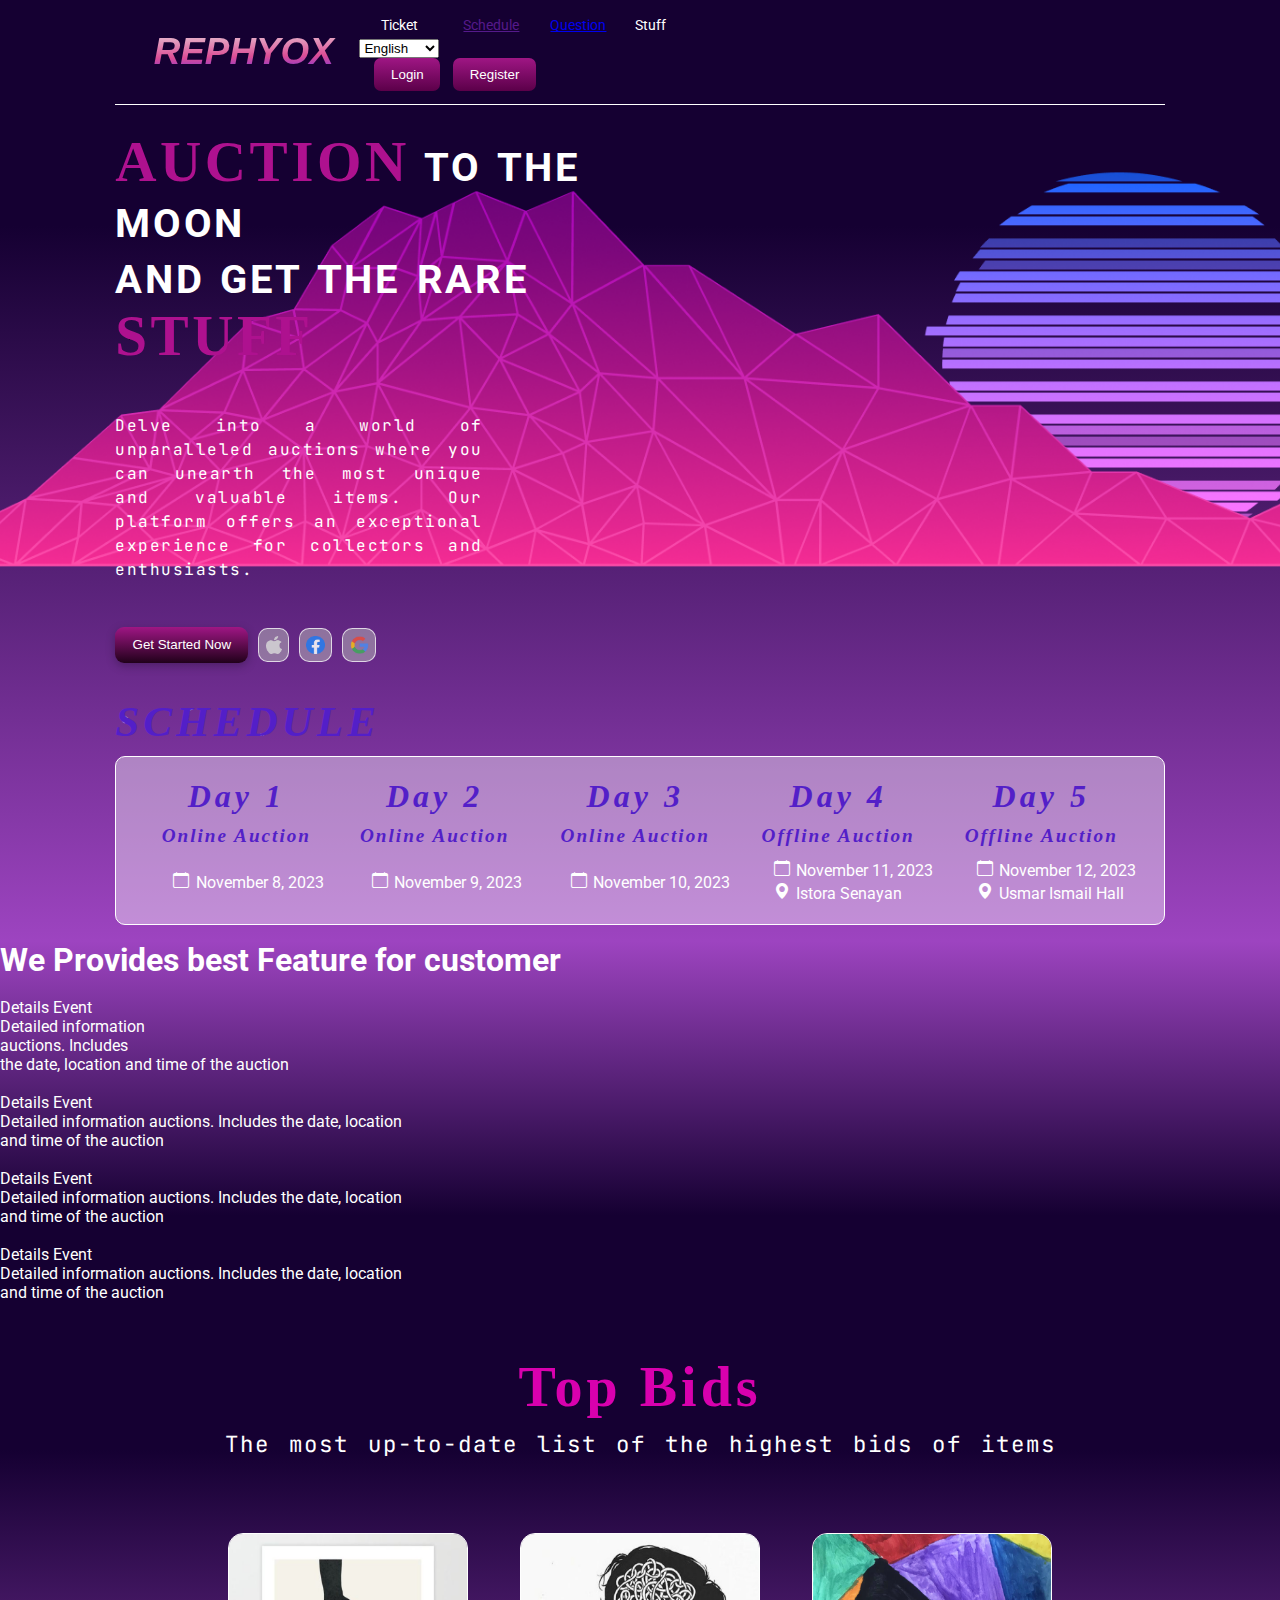
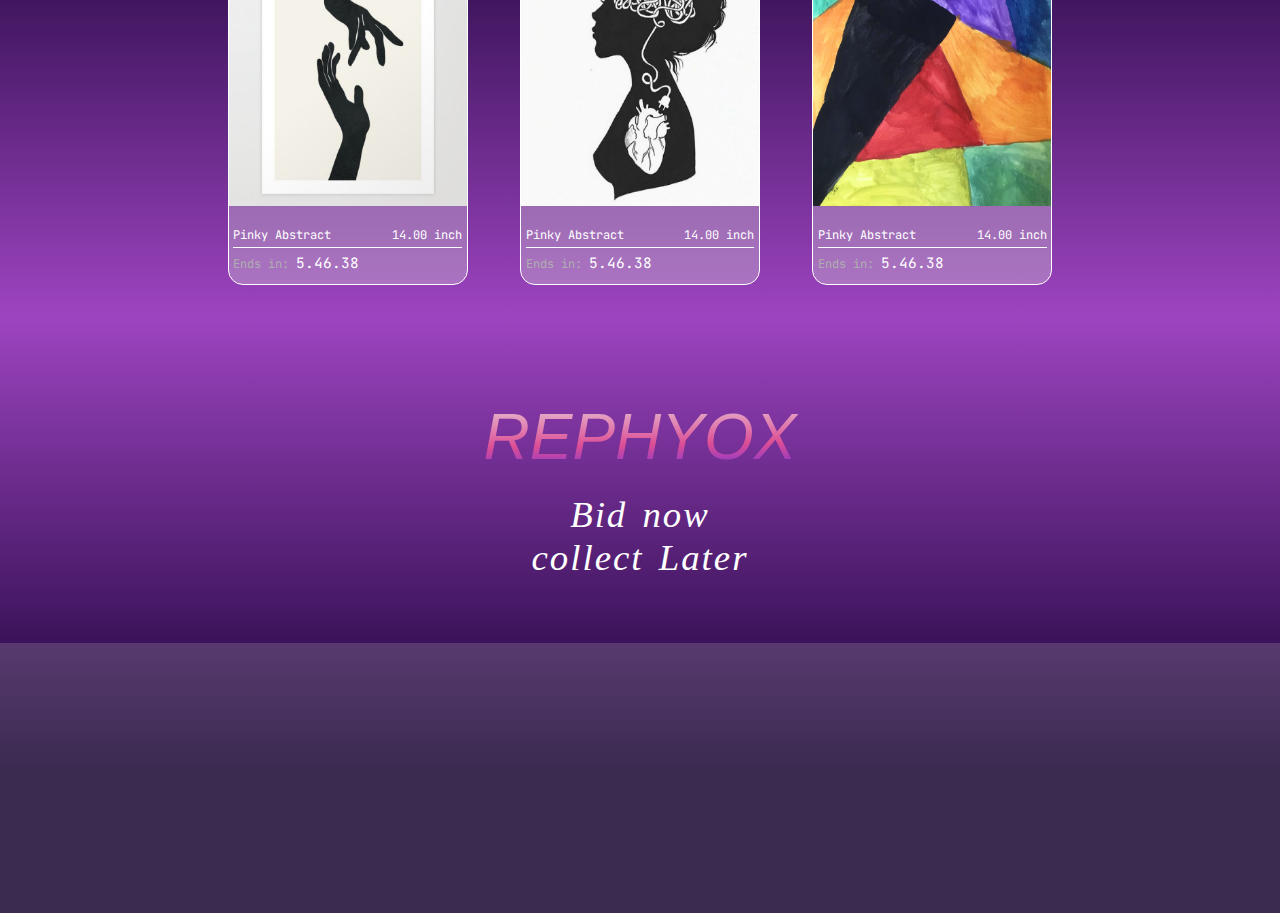
==== index.html @ 470e65c3 "Update index.html" ====
<!DOCTYPE html>
<html lang="en">
<head>
  <meta charset="UTF-8">
  <meta name="viewport" content="width=device-width, initial-scale=1.0">
  <title>Rephyox</title>

  <!-- Icon CDN -->
  <link rel="stylesheet" href="https://cdn.jsdelivr.net/npm/bootstrap-icons@1.3.0/font/bootstrap-icons.css">

  <!-- CSS -->
  <link rel="stylesheet" href="style.css">
  <link rel="stylesheet" href="generalMedia.css">

  <!-- Style Tag -->
  <style>

    .feature-container {
      background: linear-gradient(0deg, #150032 23.99%, #9D44C0 100%);
    }

    .header {
      height: auto;
    }

  </style>

</head>
<body>
  <!-- Header -->

  <!-- Inline -->
  <section class="header" style="background: linear-gradient(180deg, #150032 23.99%, #9D44C0 100%);">

    <!-- Navbar -->

    <nav class="nav-bar" id="nav-barr">
      <h1 class="product-name">REPHYOX</h1>
      
        <!-- Toggler button -->

        <div class="toggler-button">
          <span></span><span></span><span></span>
        </div>

      <div class="right">

        <!-- ul -->

        <ul class="links-container">
          <li class="link-item"><a href=""></a>Ticket</li>
          <li class="link-item"><a href="">Schedule</a></li>
          <li class="link-item"><a href="./customer.html">Question</a></li>
          <li class="link-item">Stuff</li>
        </ul>

        <!-- Select -->
        <select>
          <option>English</option>
          <option>Indonesia</option>
        </select>
    

        <div class="nav-button">
          <button>Login</button>
          <button>Register</button>
        </div>
      </div>
      
    </nav>

    <!-- Isian -->

    <section class="hero-section">
      <div class="hero-text-container">
        <h1 class="hero-header">
          <span>AUCTION</span> TO THE MOON <br>
          AND GET THE RARE <span>STUFF</span>
        </h1>
        <p class="hero-text">Delve into a world of unparalleled auctions where you can unearth the most unique and valuable items. Our platform offers an exceptional experience for collectors and enthusiasts.</p>
        <div class="signIn-group">
          <button class="get-started">Get Started Now</button>
          <button class="social-media">
            <img src="./img/Vector.png" class="socmed-icon">
          </button>
          <button class="social-media">
            <img src="./img/Facebook.png" class="socmed-icon">
          </button>
          <button class="social-media">
            <img src="./img/Google.png" class="socmed-icon">
          </button>
        </div>
      </div>
      <div class="hero-img-container">
        <img src="./img/Moon.png" class="hero-img hero-moon">
        <img src="./img/Mountain.png" class="hero-img hero-mountain">
      </div>
    </section>

    <!-- Schedule -->

    <section class="schedule-part">
      <h1>SCHEDULE</h1>

      <!-- Schedule table -->

      <table class="schedule-table" style="width: 100%;">
        <tr class="day">
          <th class="t-head">Day 1</th>
          <th class="t-head">Day 2</th>
          <th class="t-head">Day 3</th>
          <th class="t-head">Day 4</th>
          <th class="t-head">Day 5</th>
        </tr>

        <tr class="second-column">
          <th class="auction-type">Online Auction</th>
          <th class="auction-type">Online Auction</th>
          <th class="auction-type">Online Auction</th>
          <th class="auction-type">Offline Auction</th>
          <th class="auction-type">Offline Auction</th>
        </tr>

        <tr class="location-time">
          <td class="auction-time">
            <div class="date">
              <i class="bi bi-calendar"></i>
              <p style="margin-top: 4px;" class="date-text">November 8, 2023</p>
            </div>
          </td>

          <td class="auction-time">
            <div class="date">
              <i class="bi bi-calendar"></i>
              <p style="margin-top: 4px;" class="date-text">November 9, 2023</p>
            </div>
          </td>

          <td class="auction-time">
            <div class="date">
              <i class="bi bi-calendar"></i>
              <p style="margin-top: 4px;" class="date-text">November 10, 2023</p>
            </div>
          </td>
          <td class="auction-time">
            <div class="date">
              <i class="bi bi-calendar"></i>
              <p style="margin-top: 4px;" class="date-text">November 11, 2023</p>
            </div>

            <div class="date location">
              <i class="bi bi-geo-alt-fill"></i>
              <p style="margin-top: 4px;" class="date-text">Istora Senayan</p>
            </div>
          </td>

          <td class="auction-time">
            <div class="date">
              <i class="bi bi-calendar"></i>
              <p style="margin-top: 4px;" class="date-text">November 12, 2023</p>
            </div>

            <div class="date location">
              <i class="bi bi-geo-alt-fill"></i>

              <!-- Inline -->
              <p style="margin-top: 4px;" class="date-text">Usmar Ismail Hall</p>
            </div>
          </td>
        </tr>

      </table>
    </section>
  </section>

  <!-- Feature part -->
  <section class="feature-container">
    <h1 class="feature-title">
      We Provides best Feature for customer
    </h1>

    <ol>
      <!-- First -->

      <li>
        <div class="feature-card">
          <div class="feature-img-container">
            <img src="./img/DetailEvent.png" alt="">
          </div>
          <div class="feature-desc">
            <p class="feature-card-title">Details Event</p>
            <p class="feature-desc-text">
              Detailed information <br> auctions. Includes <br> the date, location and time of the auction
            </p>
          </div>
        </div>
      </li>

      <!-- Second -->

      <li>
        <div class="feature-card">
          <div class="feature-img-container">
            <img src="./img/Catalogue.png" alt="">
          </div>
          <div class="feature-desc">
            <p class="feature-card-title">Details Event</p>
            <p class="feature-desc-text">
              Detailed information auctions. Includes the date, location <br> and time of the auction
            </p>
          </div>
        </div>
      </li>

      <!-- Third -->

      <li>
        <div class="feature-card">
          <div class="feature-img-container">
            <img src="./img/Remain.png" alt="">
          </div>
          <div class="feature-desc">
            <p class="feature-card-title">Details Event</p>
            <p class="feature-desc-text">
              Detailed information auctions. Includes the date, location <br> and time of the auction
            </p>
          </div>
        </div>
      </li>

      <!-- Fourth -->

      <li>
        <div class="feature-card">
          <div class="feature-img-container">
            <img src="./img/Secured.png" alt="">
          </div>
          <div class="feature-desc">
            <p class="feature-card-title">Details Event</p>
            <p class="feature-desc-text">
              Detailed information auctions. Includes the date, location <br> and time of the auction
            </p>
          </div>
        </div>
      </li>
      
    </ol>
  </section>

  <!-- Top Bids Section -->

  <section class="top-bids-section">

    <div class="bid-text-container">
      <h1 class="top-bids-title">Top Bids</h1>
      <p class="top-bids-desc">
        The most up-to-date list of the highest bids of items
      </p>
    </div>

    <div class="top-b-content">
      
      <!-- ol -->

      <ol>
        <li>
          <div class="card">
            <img src="./img/card1.png" alt="">

            <div class="above">
              <div class="one">
                <p>Pinky Abstract</p>
                <p>14.00 inch</p>
              </div>
              <div class="two">
                <p>Ends in: <span>5.46.38</span></p>
              </div>
            </div>
          </div>
        </li>

        <li>
          <div class="card">
            <img src="./img/card2.png" alt="">

            <div class="above">
              <div class="one">
                <p>Pinky Abstract</p>
                <p>14.00 inch</p>
              </div>
              <div class="two">
                <p>Ends in: <span>5.46.38</span></p>
              </div>
            </div>
          </div>
        </li>

        <li>
          <div class="card">
            <img src="./img/card3.png" alt="">

            <div class="above">
              <div class="one">
                <p>Pinky Abstract</p>
                <p>14.00 inch</p>
              </div>
              <div class="two">
                <p>Ends in: <span>5.46.38</span></p>
              </div>
            </div>
          </div>
        </li>
      </ol>

    </div>
  </section>

  <!-- Bottom -->

  <section class="bottom">
    <div class="text-part">
      <p class="product-name">REPHYOX</p>
      <p class="product-type-second">Bid now <br> collect Later</p>
    </div>

    <!-- Footer -->
    <footer class="footer">
      
    </footer>
  </section>

  <script src="script.js"></script>
</body>
</html>
---- style.css ----
/* font import */

@import url('https://fonts.googleapis.com/css2?family=Roboto:ital,wght@0,400;0,500;0,700;1,400;1,500;1,700&display=swap');

@import url('https://fonts.googleapis.com/css2?family=JetBrains+Mono:ital,wght@0,400;0,500;0,700;1,400&family=Lato:wght@100;300;400;700;900&display=swap');

* {
  padding: 0;
  margin: 0;
  box-sizing: border-box;
}

html {
  font-size: 16px;
  font-family: 'Roboto', sans-serif;
  color: white;
}

/* Navbar Css */

.nav-bar {
  position: relative;
  left: 0; top: 0; right: 0;
  display: flex;
  align-items: center;
  padding: .8em;
  margin: 0 9vw;
  border-bottom: .1px solid white;
}

.product-name {
  font-family: 'Nicomedia', Arial, Helvetica, sans-serif;
  font-size: 2.3em;
  padding: .3em .7em;
  cursor: pointer;
  font-style: italic;
  background: linear-gradient(179deg, #E7C6D4 19.25%, #DC4D95 56.74%, #642DE6 85.54%);
  background-clip: text;
  -webkit-text-fill-color: transparent;
  -webkit-background-clip: text;
}

.links-container {
  display: grid;
  grid-template-columns: 80px 100px 70px 70px;
  margin-left: auto;
  gap: 2px;
}

.link-item {
  font-size: 14px;
  list-style: none;
  padding: .5vh;
  border-radius: 8px;
  text-align: center;
  transition: .5s;
  color: white;
  cursor: pointer;
}

.link-item:hover {
  background-color: #F79540;
}

/* Nav Button */

.nav-button {
  margin-left: 15px;
  display: flex;
  align-items: center;
  column-gap: .8em;
}

.nav-button button {
  padding: .7em 1.3vw;
  border: none;
  transition: .5s;
  background: linear-gradient(180deg, #9F1684 0%, #5B0049 100%);
  color: white;
  border-radius: 7px;
  cursor: pointer;
}

.login-submit:hover,
.nav-button button:hover {
  background: linear-gradient(180deg, #F46600 0%, #5B2600 100%);
}

/* Isian Css */

.hero-section {
  margin-top: 1%;
  position: relative;
  padding: 1em 9vw;
  width: 100%;
  display: flex;
  justify-content: space-between;
}

/* Left side */

.hero-text-container {
  position: relative;
  width: 100%;
  z-index: 2;
  display: flex;
  flex-direction: column;
  gap: 10%;
}

.hero-header {
  letter-spacing: 2.7px;
  word-spacing: 3px;
  line-height: 140%;
  font-size: 2.5em;
}

.hero-header span {
  font-family: 'Nicomedia laser';
  font-size: 143%;
  color: #AE118F;
  letter-spacing: 3.5px;
  -webkit-text-stroke: .00001px black;
}

.hero-text {
  word-spacing: 3px;
  width: 70%;
  letter-spacing: 1.5px;
  line-height: 1.5em;
  text-align: justify;
  font-family: 'Jetbrains mono';
}

.signIn-group {
  display: flex;
  align-items: center;
  gap: .6em;
}

.get-started {
  border-radius: 9px;
  background: linear-gradient(180deg, #9F1684 0%, rgb(33, 1, 26) 100%);
  box-shadow: 0px 3px 10px 0px rgba(0, 0, 0, 0.25);
  border: none;
  color: white;
  padding: .8em 1.3em;
  cursor: pointer;
  transition: .3s;
}

.get-started:hover {
  background: linear-gradient(180deg, rgba(247, 149, 64, 0.64) 43.75%, rgb(15, 7, 0) 100%);
}

.social-media {
  display: flex;
  justify-content: center;
  align-items: center;
  height: 90%;
  padding: .2em .5em;
  border: 1px solid rgba(255, 255, 255, 0.719);
  background-color: rgba(185, 185, 185, 0.515);
  border-radius: 30%;
  cursor: pointer;
  transition: .3s;
}

.social-media:hover {
  background-color: white;
}

.socmed-icon{
  height: 70%;
}

/* Right side */

.hero-img-container {
  position: relative;
  width: 100%;
  height: 24em;
}

.hero-img {
  height: 23.5em;
  position: absolute;
}

.hero-mountain {
  transform: translate(-50%, 15%);
}

.hero-moon {
  height: 24em;
  transform: translate(70%, 10%);
}

/* Shedule Css */

.schedule-part {
  position: relative;
  margin-top: 7%;
  padding: 1em 9vw;
  display: flex;
  flex-direction: column;
  row-gap: 10px;
}

.t-head,
.schedule-part h1 {
  font-family: 'Nicomedia laser';
  font-style: italic;
  letter-spacing: 4px;
  color: #531FC8;
  font-size: 2.7em;
  -webkit-text-stroke: .0001px white;
}

/* table */

.schedule-table {
  border: 1px solid white;
  background-color: rgba(255, 255, 255, 0.4);
  padding: .7em 1em;
  border-radius: 10px;
  border-spacing: 10px;
}

.date {
  display: flex;
  align-items: center;
  justify-content: flex-start;
  margin-left: 16.5%;
  gap: 4%;
}

.t-head {
  font-size: 2em;
  -webkit-text-stroke: 0px white;
}

.auction-type {
  font-size: 1.2em;
  font-family: 'Nicomedia laser';
  font-style: italic;
  letter-spacing: 2px;
  color: #531FC8;
}

.location-time {
  margin-top: 2%;
}

/* Login-part */

.login-part {
  display: flex;
  align-items: center;
  padding: 1em 9vw;
  position: relative;
  justify-content: space-between;
  padding-top: 1.5em;
}

.text-part {
  display: flex;
  flex-direction: column;
  justify-content: center;
  align-items: center;
  position: relative;
  width: 100%;
}

.text-part .product-name {
  font-size: 4em;
  margin: 0;
}

.text-part .product-type {
  font-size: 2em;
  font-family: 'Nicomedia laser';
  font-style: italic;
  position: absolute;
  top: 70%;
  left: 37%;
}

.line {
  position: absolute;
  height: 20em;
  width: .5px;
  background-color: rgba(255, 255, 255, 0.686);
  right: 0;
}

.login-form {
  width: 100%;
  display: flex;
  justify-content: center;
}

.login-input-page {
  width: 24em;
  height: 27em;
  border: 1px solid white;
  background-color: rgba(255, 255, 255, 0.241);
  border-radius: 15%;
  display: flex;
  flex-direction: column;
  row-gap: 10px;
  align-items: center;
  padding: 2em;
} 

.login-form {
  margin-top: 2em;
  display: flex;
  flex-direction: column;
  justify-content: center;
  align-items: center;
  row-gap: 30px;
}

.login-input-page h1 {
  font-family: 'Nicomedia';
  font-style: italic;
  color: #531FC8;
  -webkit-text-stroke: .01px white;
  font-size: 3em;
}

.username-part {
  display: flex;
  flex-direction: column;
  row-gap: 3px;
}

.remember{
  display: flex;
  column-gap: 3px;

}
.remember label{
  font-family:Roboto;
  font-size: 12px;
}
.username-part label {
  font-family: 'nicomedia';
  font-size: 1.5em;
  font-style: italic;
}

.username-input {
  width: 20em;
  outline: none;
  border: none;
  border-radius: 10px;
  padding: .7em 1em;
}

.login-submit {
  padding: .7em 2em;
  border: none;
  transition: .5s;
  background: linear-gradient(180deg, #9F1684 0%, #5B0049 100%);
  color: white;
  border-radius: 7px;
  cursor: pointer;
  font-family: 'Nicomedia';
  font-style: italic;
  font-size: .94em;
}

.no-acc {
  margin-top: 2%;
  font-size: 12px;
  font-style: italic;
}

.no-acc a {
  color: #9F1684;
  text-decoration: none;
  font-family: 500;
}

.login-input-page .signIn-group {
  margin-top: 2%;
}

/* Top bids */

.top-bids-section {
  background: linear-gradient(180deg, #150032 23.99%, #9D44C0 100%);
  padding: 2em 9vw;
  font-family: 'jetbrains mono';
}

.bid-text-container {
  margin-top: 2%;
  display: flex;
  flex-direction: column;
  row-gap: 10px;
}

.top-bids-title {
  font-family: 'Nicomedia';
  color: #D900AE;
  font-size: 3.5em;
  letter-spacing: 4px;
  text-align: center;
}

.top-bids-desc {
  text-align: center;
  word-spacing: 4px;
  letter-spacing: 2px;
  font-size: 1.4em;
}

.top-b-content {
  margin-top: 7%;
}

.top-b-content ol {
  display: flex;
  list-style: none;
  justify-content: center;
  align-items: center;
  column-gap: 5%;
}

.card {
  overflow: hidden;
  border-radius: 15px;
  height: 22em;
  width: 15em;
  background-color: rgba(220, 218, 218, 0.333);
  border: 1.5px solid white;
  transition: .4s;

  display: flex;
  flex-direction: column;
  justify-content: space-between;
}

.card:hover {
  box-shadow: 10px 10px 10px rgba(0, 0, 0, 0.385);
}

.card img {
  height: 17em;
  width: 100%;
}

.above {
  font-size: 12px;
  color: rgb(175, 175, 175);
  padding: 5% 2%;
}

.one {
  border-bottom: 1px solid white;
  color: white;
  display: flex;
  justify-content: space-between;
  padding-bottom: 2%;
}

.two {
  padding-top: 2%;
}

.two span {
  color: white;
  font-size: larger;
}

/* Bottom */

.bottom {
  background: linear-gradient(360deg, #150032 23.99%, #9D44C0 100%);
}

.bottom .text-part {
  padding: 5% 9vw;
}

.bottom .product-type-second {
  position: relative;
  font-family: 'Nicomedia laser';
  font-style: italic;
  font-size: 2.3em;
  margin: 0;
  text-align: center;
  word-spacing: 4px;
  letter-spacing: 2px;
}

/* footer */

.footer {
  position: relative;
  bottom: 0;
  left: 0;
  right: 0;
  background-color: rgba(181, 181, 181, 0.234);
  height: 30vh;
}
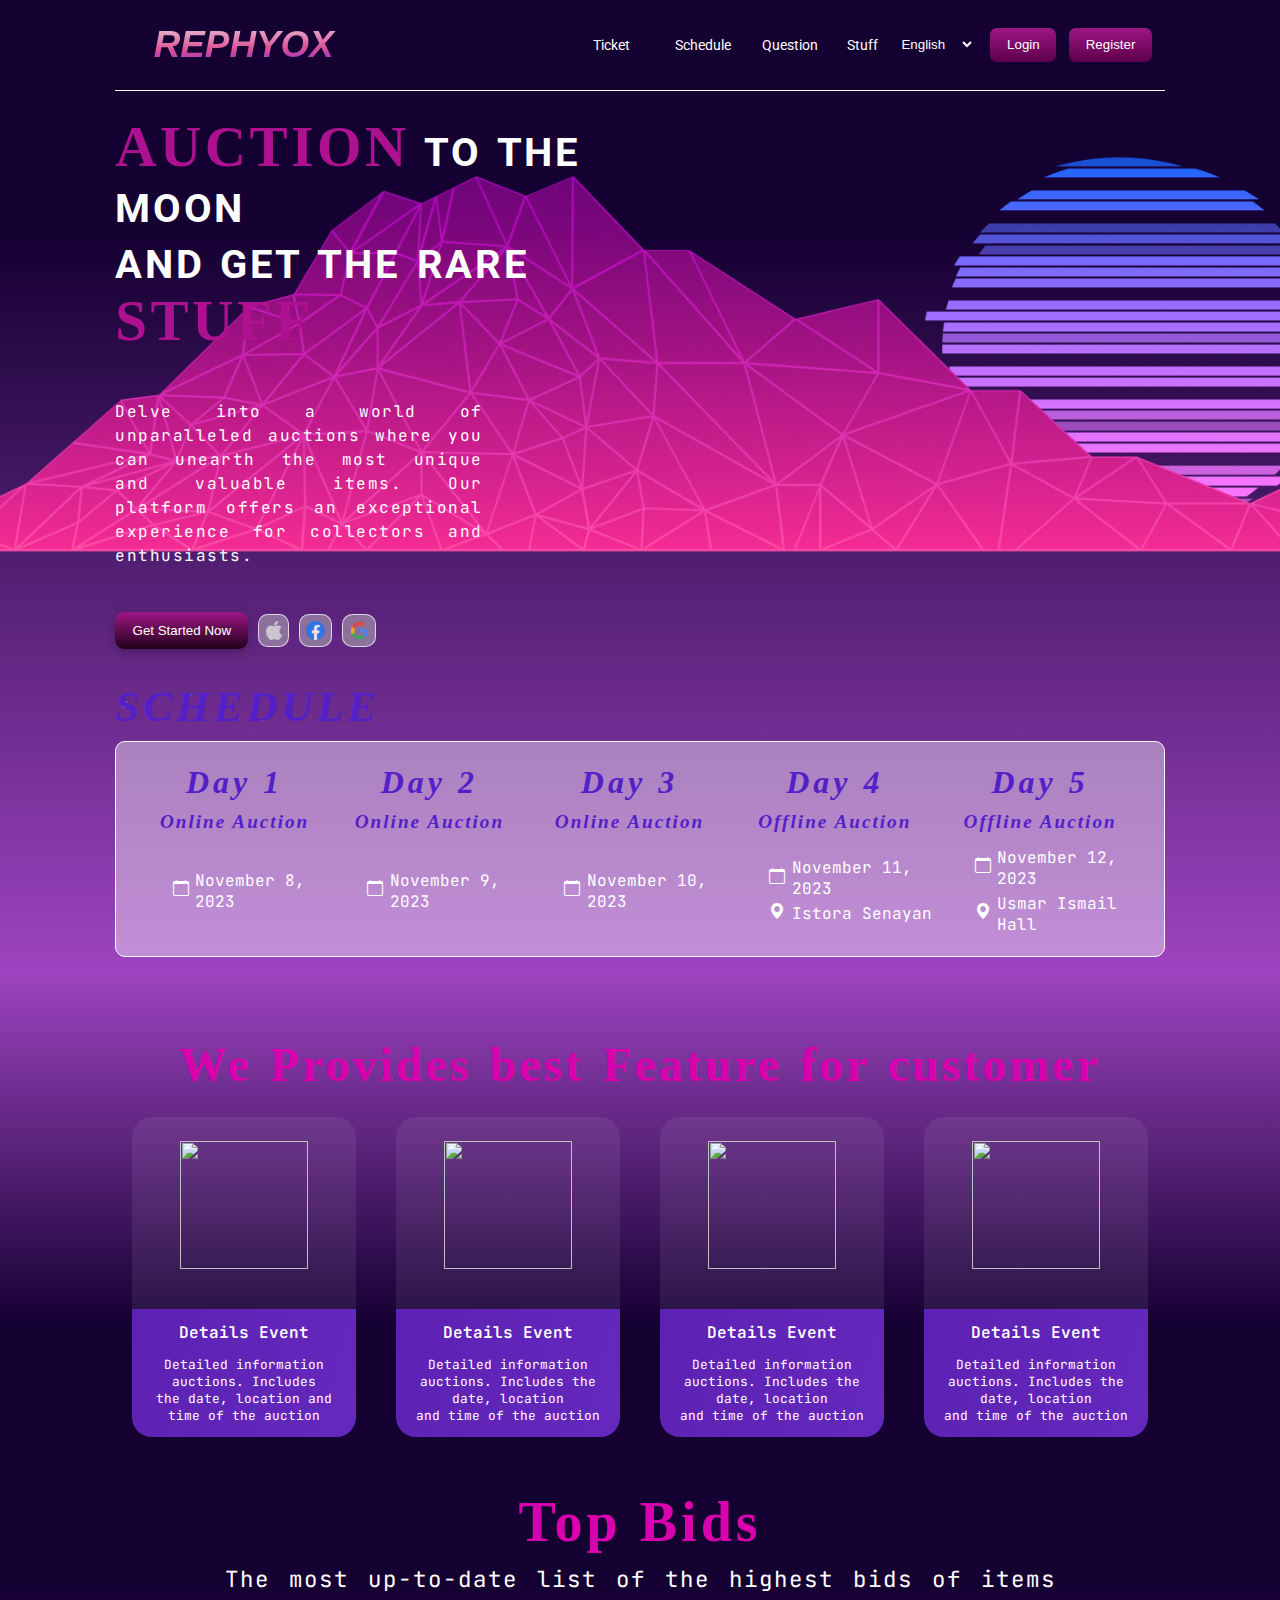
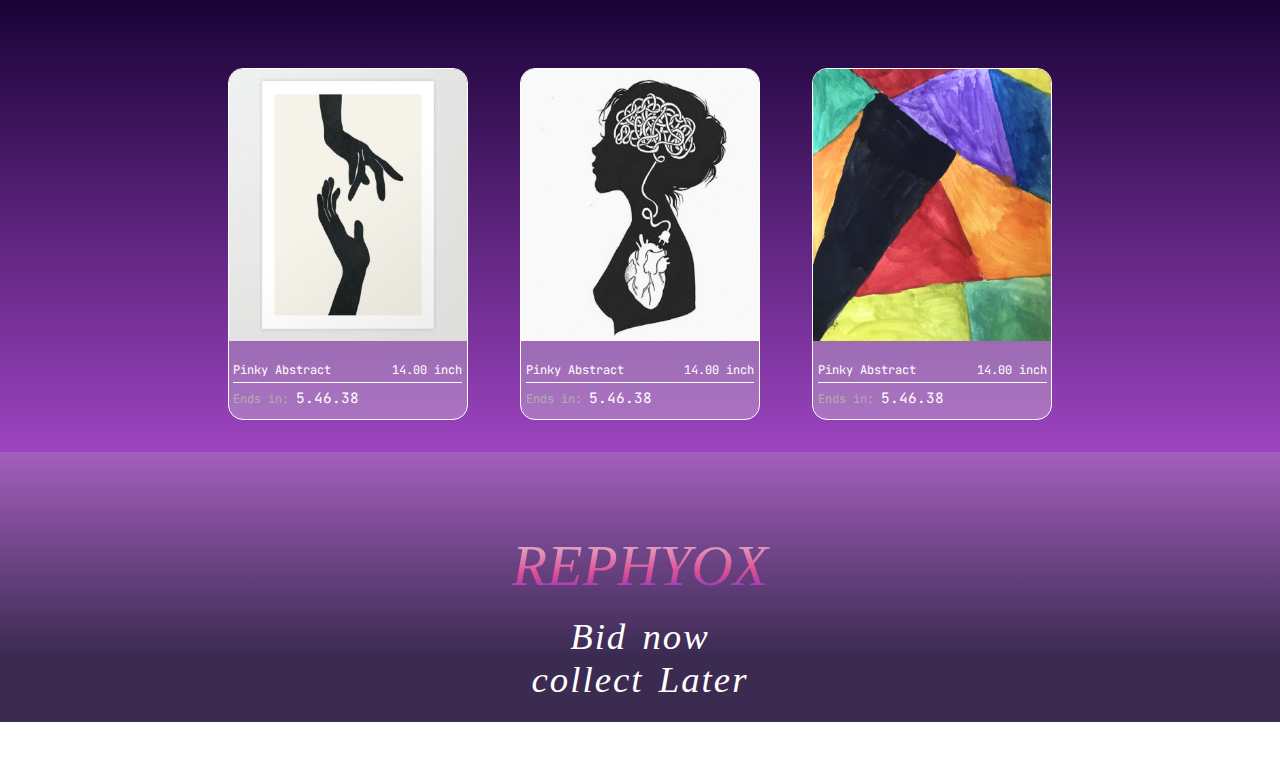
==== commit 58876dd9: "Add files via upload" ====
--- a/index.html
+++ b/index.html
@@ -11,6 +11,7 @@
   <!-- CSS -->
   <link rel="stylesheet" href="style.css">
   <link rel="stylesheet" href="generalMedia.css">
+  <link rel="stylesheet" href="styleSecond.css">
 
   <!-- Style Tag -->
   <style>
@@ -318,17 +319,21 @@
   <!-- Bottom -->
 
   <section class="bottom">
-    <div class="text-part">
-      <p class="product-name">REPHYOX</p>
-      <p class="product-type-second">Bid now <br> collect Later</p>
-    </div>
 
     <!-- Footer -->
+
     <footer class="footer">
-      
+
+      <div class="text-part">
+        <p class="product-name">REPHYOX</p>
+        <p class="product-type-second">Bid now <br> collect Later</p>
+
+      </div>
+
     </footer>
+    
   </section>
 
   <script src="script.js"></script>
 </body>
-</html>
+</html>--- a/style.css
+++ b/style.css
@@ -23,9 +23,17 @@
   left: 0; top: 0; right: 0;
   display: flex;
   align-items: center;
+  column-gap: 5px;
   padding: .8em;
   margin: 0 9vw;
   border-bottom: .1px solid white;
+  overflow: hidden;
+}
+
+.right {
+  display: flex;
+  align-items: center;
+  margin-left: 346px;
 }
 
 .product-name {
@@ -43,19 +51,24 @@
 .links-container {
   display: grid;
   grid-template-columns: 80px 100px 70px 70px;
-  margin-left: auto;
+  margin-left: 100px;
   gap: 2px;
 }
 
 .link-item {
   font-size: 14px;
   list-style: none;
-  padding: .5vh;
+  padding: .5em;
   border-radius: 8px;
   text-align: center;
   transition: .5s;
   color: white;
   cursor: pointer;
+}
+
+.link-item a {
+  color: white;
+  text-decoration: none;
 }
 
 .link-item:hover {
@@ -79,6 +92,19 @@
   color: white;
   border-radius: 7px;
   cursor: pointer;
+}
+
+select {
+  color: white;
+  background: none;
+  border: none;
+  outline: none;
+  
+}
+
+select option {
+  background:black;
+  outline: none;
 }
 
 .login-submit:hover,
@@ -220,6 +246,7 @@
 /* table */
 
 .schedule-table {
+  font-family: 'jetbrains mono';
   border: 1px solid white;
   background-color: rgba(255, 255, 255, 0.4);
   padding: .7em 1em;
@@ -252,140 +279,77 @@
   margin-top: 2%;
 }
 
-/* Login-part */
-
-.login-part {
-  display: flex;
-  align-items: center;
-  padding: 1em 9vw;
-  position: relative;
+/* Feature Part */
+
+.feature-container {
+  display: flex;
+  flex-direction: column;
+  justify-content: center;
+  align-items: center;
+}
+
+.feature-container ol {
+  margin-top: 2%;
+  list-style: none;
+  display: flex;
+  column-gap: 2.5em;
+}
+
+.feature-title {
+  margin-top: 5%;
+  font-family: 'Nicomedia laser';
+  font-size: 3em;
+  color: #D900AE;
+  letter-spacing: 3px;
+  word-spacing: 3px;
+}
+
+.feature-card {
+  height: 20em;
+  width: 14em;
+  background-color: rgba(255, 255, 255, 0.075);
+  border-radius: 20px;
+  display: flex;
+  flex-direction: column;
+  align-items: center;
+  overflow: hidden;
   justify-content: space-between;
-  padding-top: 1.5em;
-}
-
-.text-part {
-  display: flex;
-  flex-direction: column;
+}
+
+.feature-img-container {
+  width: 100%;
+  height: 11em;
+  display: flex;
   justify-content: center;
   align-items: center;
-  position: relative;
-  width: 100%;
-}
-
-.text-part .product-name {
-  font-size: 4em;
-  margin: 0;
-}
-
-.text-part .product-type {
-  font-size: 2em;
-  font-family: 'Nicomedia laser';
-  font-style: italic;
-  position: absolute;
-  top: 70%;
-  left: 37%;
-}
-
-.line {
-  position: absolute;
-  height: 20em;
-  width: .5px;
-  background-color: rgba(255, 255, 255, 0.686);
-  right: 0;
-}
-
-.login-form {
-  width: 100%;
-  display: flex;
-  justify-content: center;
-}
-
-.login-input-page {
-  width: 24em;
-  height: 27em;
-  border: 1px solid white;
-  background-color: rgba(255, 255, 255, 0.241);
-  border-radius: 15%;
-  display: flex;
-  flex-direction: column;
-  row-gap: 10px;
-  align-items: center;
-  padding: 2em;
-} 
-
-.login-form {
-  margin-top: 2em;
-  display: flex;
-  flex-direction: column;
-  justify-content: center;
-  align-items: center;
-  row-gap: 30px;
-}
-
-.login-input-page h1 {
-  font-family: 'Nicomedia';
-  font-style: italic;
-  color: #531FC8;
-  -webkit-text-stroke: .01px white;
-  font-size: 3em;
-}
-
-.username-part {
-  display: flex;
-  flex-direction: column;
-  row-gap: 3px;
-}
-
-.remember{
-  display: flex;
-  column-gap: 3px;
-
-}
-.remember label{
-  font-family:Roboto;
-  font-size: 12px;
-}
-.username-part label {
-  font-family: 'nicomedia';
-  font-size: 1.5em;
-  font-style: italic;
-}
-
-.username-input {
-  width: 20em;
-  outline: none;
-  border: none;
-  border-radius: 10px;
-  padding: .7em 1em;
-}
-
-.login-submit {
-  padding: .7em 2em;
-  border: none;
-  transition: .5s;
-  background: linear-gradient(180deg, #9F1684 0%, #5B0049 100%);
-  color: white;
-  border-radius: 7px;
-  cursor: pointer;
-  font-family: 'Nicomedia';
-  font-style: italic;
-  font-size: .94em;
-}
-
-.no-acc {
-  margin-top: 2%;
-  font-size: 12px;
-  font-style: italic;
-}
-
-.no-acc a {
-  color: #9F1684;
-  text-decoration: none;
-  font-family: 500;
-}
-
-.login-input-page .signIn-group {
-  margin-top: 2%;
+}
+
+.feature-card img {
+  height: 8em;
+  width: 8em
+}
+
+.feature-desc {
+  width: 100%;
+  height: 8em;
+  background: linear-gradient(107deg, #5A1FAF -25.47%, #692BC3 136.15%);
+  padding: 3%;
+  font-family: 'Jetbrains mono';
+  display: flex;
+  flex-direction: column;
+  justify-content: space-around;
+  align-items: center;
+}
+
+.feature-card-title {
+  text-align: center;
+  font-weight: 600;
+  font-size: 1em;
+}
+
+.feature-desc-text {
+  text-align: center;
+  font-size: .8em;
 }
 
 /* Top bids */
@@ -484,6 +448,15 @@
 
 .bottom .text-part {
   padding: 5% 9vw;
+  display: flex;
+  flex-direction: column;
+  justify-content: center;
+  align-items: center;
+}
+
+.bottom .product-name {
+  font-size: 3.6em;
+  font-family: 'nicomedia laser';
 }
 
 .bottom .product-type-second {
@@ -507,4 +480,3 @@
   background-color: rgba(181, 181, 181, 0.234);
   height: 30vh;
 }
-
--- a/generalMedia.css
+++ b/generalMedia.css
@@ -0,0 +1,112 @@
+/* Media query */
+select {
+  cursor: pointer;
+}
+
+@media (min-width: 1151px) and (max-width: 1500px) {
+  .header {
+    overflow: hidden;
+  }
+
+  .nav-bar {
+    justify-content: space-between;
+  }
+
+  .right {
+    margin-left: 0;
+  }
+}
+
+
+
+@media only screen and (max-width: 1150px) {
+  .nav-bar {
+    justify-content: space-between;
+    z-index: 3;
+    overflow: visible;
+    margin: 0 5vw;
+    transition: .5s ease-out;
+  }
+
+  .right {
+    position: absolute;
+    margin-left: 0;
+    display: flex;
+    flex-direction: column;
+    padding: 0em .7em;
+    justify-content: space-evenly;
+    align-items: end;
+    row-gap: 10px;
+    top: 100%;
+    right: 0;
+    left: 0;
+    background-color: #15003282; 
+    border-radius: 0px 0px 10px 10px;
+    transition: .5s ease-out;
+    overflow: hidden;
+    height: 0;
+  }
+
+  .right.active {
+    padding: 2em .7em;
+    height: 18em;
+  }
+
+  select,
+  .links-container,
+  .nav-button {
+    display: block;
+    margin-top: 10px;
+    gap: 10px;
+    transition: .5s ease-out;
+  }
+
+  .link-item {
+    padding: .7em;
+    margin-top: .3em;
+  }
+
+
+  .toggler-button {
+    display: block;
+    width: 45px;
+    height: 45px;
+    position: relative;
+    cursor: pointer;
+    transition: .5s ease-out;
+  }
+  
+  .toggler-button span{
+    position: absolute;
+    left: 50%;
+    right: 50%;
+    top: 50%;
+    transition: .5s ease-out;
+    transform: translateX(-50%);
+    background-color: white;
+    width: 70%;
+    height: .5px;
+  }
+
+  .toggler-button span:nth-child(1) {
+    top: 30%;
+  }
+
+  .toggler-button span:nth-child(3) {
+    top: 70%;
+  }
+
+  .toggler-button.active span:nth-child(2) {
+    display: none;
+  }
+
+  .toggler-button.active span:nth-child(1) {
+    top: 50%;
+    transform: rotate(45deg);
+  }
+
+  .toggler-button.active span:nth-child(3) {
+    top: 50%;
+    transform: rotate(-45deg);
+  }
+}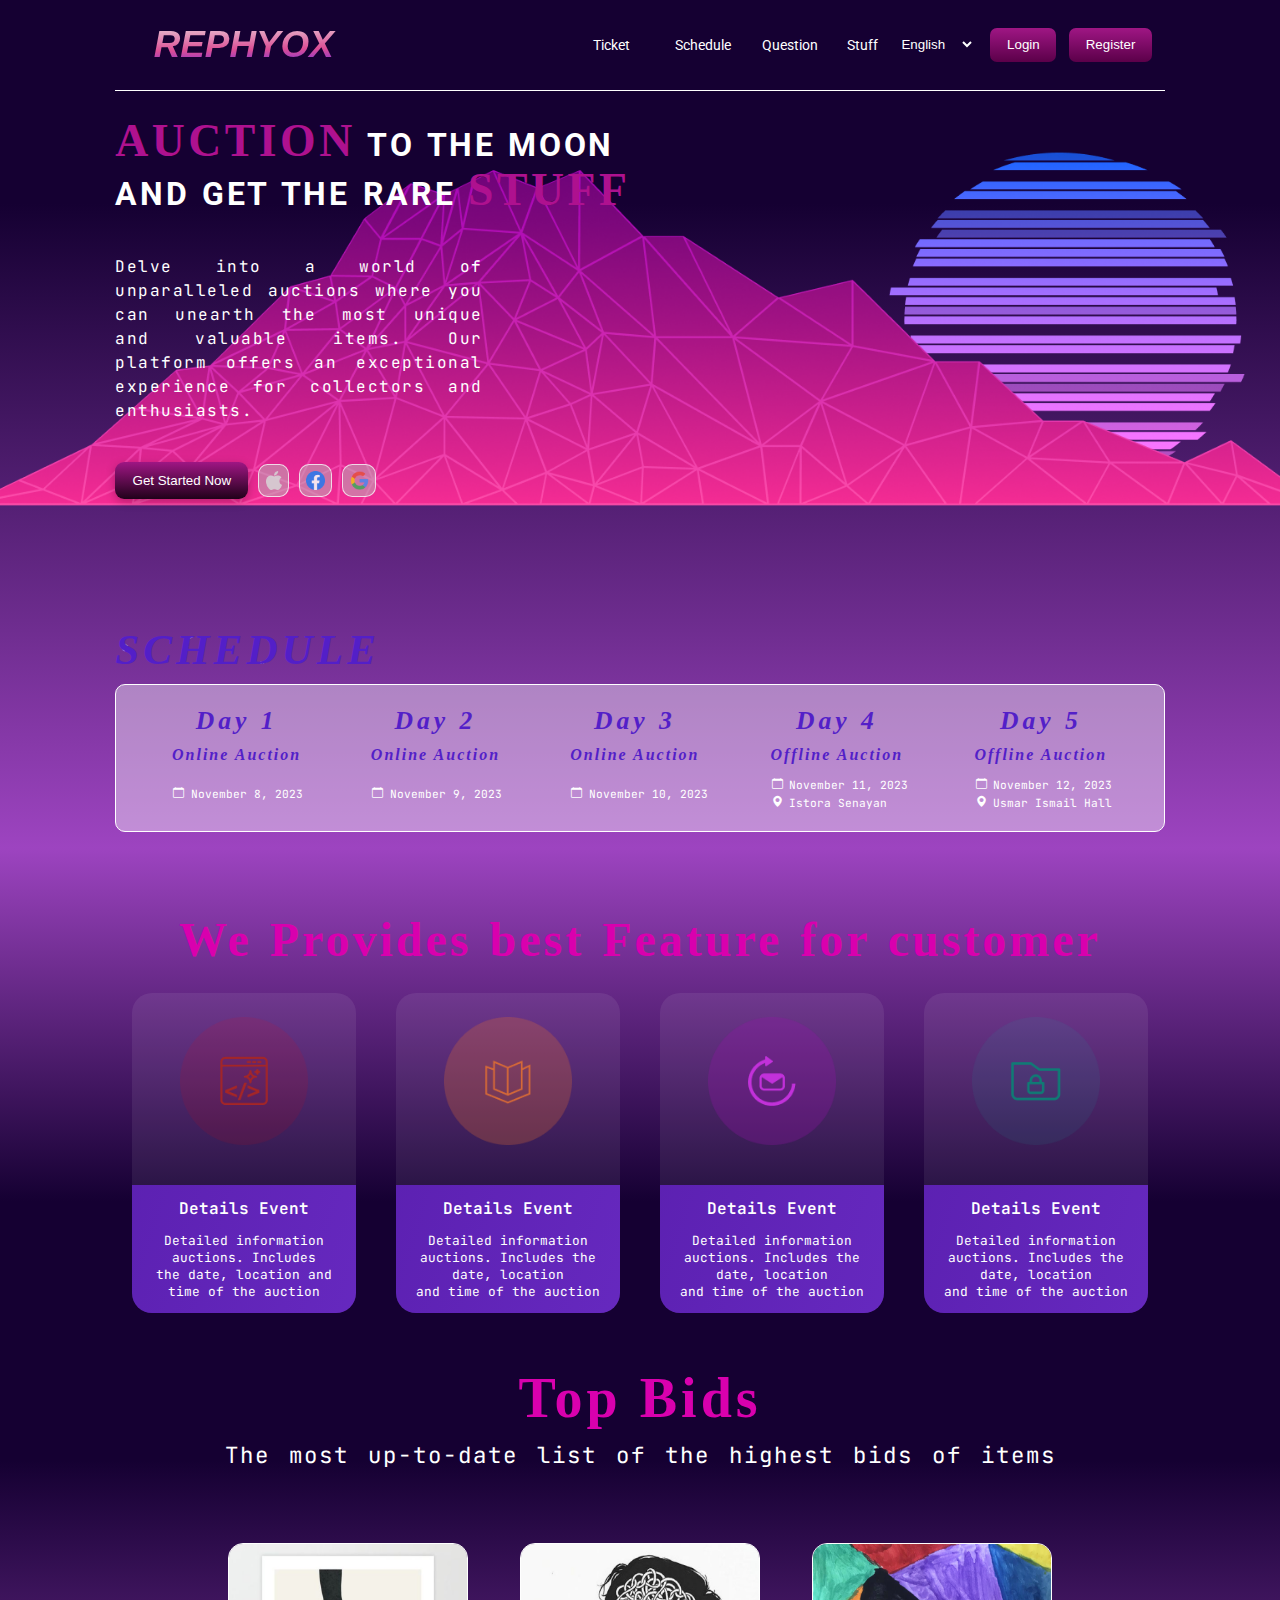
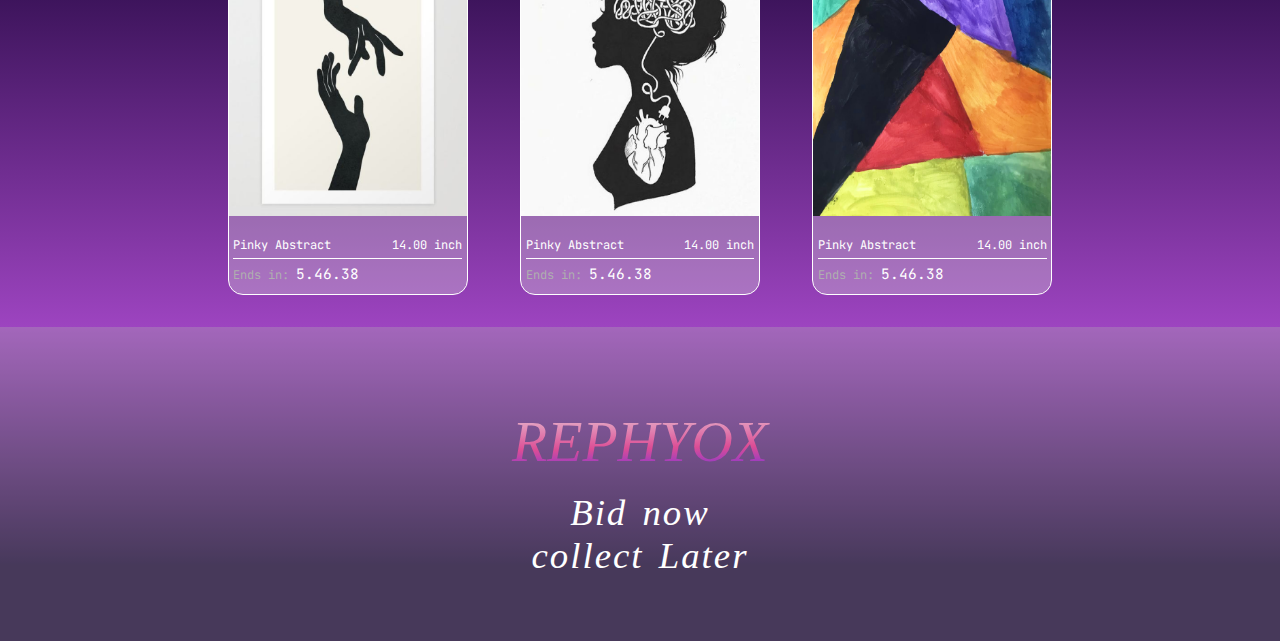
==== commit 47ecbde5: "Add files via upload" ====
--- a/index.html
+++ b/index.html
@@ -49,7 +49,7 @@
         <!-- ul -->
 
         <ul class="links-container">
-          <li class="link-item"><a href=""></a>Ticket</li>
+          <li class="link-item"><a href="">Ticket</a></li>
           <li class="link-item"><a href="">Schedule</a></li>
           <li class="link-item"><a href="./customer.html">Question</a></li>
           <li class="link-item">Stuff</li>
@@ -63,8 +63,8 @@
     
 
         <div class="nav-button">
-          <button>Login</button>
-          <button>Register</button>
+          <button><a style="color: white; text-decoration: none;" href="login.html">Login</a></button>
+          <button><a style="color: white; text-decoration: none;" href="register.html">Register</a></button>
         </div>
       </div>
       
--- a/style.css
+++ b/style.css
@@ -33,7 +33,7 @@
 .right {
   display: flex;
   align-items: center;
-  margin-left: 346px;
+  margin-left: 336px;
 }
 
 .product-name {
@@ -292,7 +292,7 @@
   margin-top: 2%;
   list-style: none;
   display: flex;
-  column-gap: 2.5em;
+  gap: 2.5em;
 }
 
 .feature-title {
@@ -391,7 +391,7 @@
   list-style: none;
   justify-content: center;
   align-items: center;
-  column-gap: 5%;
+  gap: 5%;
 }
 
 .card {
@@ -443,7 +443,11 @@
 /* Bottom */
 
 .bottom {
-  background: linear-gradient(360deg, #150032 23.99%, #9D44C0 100%);
+  background:  linear-gradient(360deg, #150032 23.99%, #9D44C0 100%);
+  position: relative;
+  bottom: 0;
+  left: 0;
+  right: 0;
 }
 
 .bottom .text-part {
@@ -470,13 +474,15 @@
   letter-spacing: 2px;
 }
 
-/* footer */
+.bottom:before {
+  content: "";
+  position: absolute;
+  width: 100%;
+  height: 100%;
+  background-color: rgba(178, 178, 178, 0.323);
+}
 
 .footer {
   position: relative;
-  bottom: 0;
-  left: 0;
-  right: 0;
-  background-color: rgba(181, 181, 181, 0.234);
-  height: 30vh;
-}
+  z-index: 3;
+}--- a/generalMedia.css
+++ b/generalMedia.css
@@ -17,14 +17,12 @@
   }
 }
 
-
-
 @media only screen and (max-width: 1150px) {
   .nav-bar {
     justify-content: space-between;
     z-index: 3;
     overflow: visible;
-    margin: 0 5vw;
+    margin: 0 2vw;
     transition: .5s ease-out;
   }
 
@@ -109,4 +107,11 @@
     top: 50%;
     transform: rotate(-45deg);
   }
+}
+
+@media screen and (max-width: 700px) {
+  .product-name {
+    font-size: 1.8em;
+    padding: 0 .5em;
+  }
 }--- a/styleSecond.css
+++ b/styleSecond.css
@@ -0,0 +1,260 @@
+
+@media (min-width: 1151px) and (max-width: 1500px) {
+
+  .hero-header {
+    font-size: 2em;
+    word-spacing: 2px;
+  }
+  
+  .hero-img {
+    height: 21em;
+  }
+
+  .schedule-table {
+    transform: scale();
+  }
+
+  .t-head {
+    font-size: 1.6em;
+  }
+
+  .auction-type {
+    font-size: 1em;
+  }
+
+  .location-time {
+    font-size: .7em;
+  }
+}
+
+@media only screen and (min-width: 901px) and (max-width: 1150px) {
+  .hero-img-container {
+    height: 18em;
+  }
+
+  .schedule-part h1,
+  .hero-header {
+    font-size: 1.6em;
+  }
+
+  .hero-img {
+    height: 14em;
+  }
+
+  .hero-text {
+    font-size: .8em;
+  }
+
+  .schedule-table {
+    transform: scale();
+  }
+
+  .t-head {
+    font-size: 1.4em;
+  }
+
+  .auction-type {
+    font-size: .9em;
+  }
+
+  .location-time {
+    font-size: .6em;
+  }
+
+  .feature-title {
+    text-align: center;
+    font-size: 2.3em;
+    color: white;
+  }
+
+  .feature-container ol {
+    display: grid;
+    grid-template-columns: 1fr 1fr;
+  }
+
+  .bid-text-container {
+    font-size: .8em;
+  }
+
+  .card {
+    transform: scale(.9);
+  }
+}
+
+@media (min-width: 700px) and (max-width: 900px) {
+  .hero-img-container {
+    height: 14em;
+  }
+
+  .schedule-part h1,
+  .hero-header {
+    font-size: 1.3em;
+  }
+
+  .hero-img {
+    height: 10em;
+  }
+
+  .hero-text {
+    font-size: .7em;
+  }
+
+  .social-media {
+    height: 80%;
+  }
+
+  .schedule-table {
+    transform: scale();
+  }
+
+  .t-head {
+    font-size: 1.2em;
+  }
+
+  .auction-type {
+    font-size: .7em;
+  }
+
+  .location-time {
+    font-size: .4em;
+  }
+
+  .feature-title {
+    text-align: center;
+    font-size: 1.7em;
+    color: white;
+  }
+
+  .feature-container ol {
+    display: grid;
+    grid-template-columns: 1fr 1fr;
+    justify-content: space-between;
+  }
+
+  .feature-card {
+    height: 14em;
+    width: 9.7em;
+  }
+
+  .feature-desc {
+    height: 5em;
+  }
+
+  .feature-card img {
+    transform: scale(.7);
+  }
+
+  .feature-card-title {
+    font-size: .7em
+  }
+
+  .feature-desc-text {
+    font-size: .4em;
+  }
+
+  .bid-text-container {
+    font-size: .7em;
+  }
+
+  .top-b-content ol {
+    flex-direction: column;
+  }
+
+  .card {
+    transform: scale(.85);
+  }
+}
+
+@media (max-width: 700px) {
+  .hero-img-container {
+    height: 12em;
+  }
+
+  .schedule-part h1,
+  .hero-header {
+    font-size: 1.1em;
+  }
+
+  .hero-img {
+    height: 9em;
+  }
+
+  .hero-text {
+    font-size: .6em;
+  }
+
+  .get-started {
+    font-size: .6em;
+  }
+
+  .social-media {
+    height: 75%;
+    padding: .1em .3em;
+    width: 1.4em;
+  }
+
+  .socmed-icon {
+    height: 50%;
+  }
+
+  .schedule-table {
+    transform: scale();
+  }
+
+  .t-head {
+    font-size: 1.2em;
+  }
+
+  .auction-type {
+    font-size: .7em;
+  }
+
+  .location-time {
+    font-size: .4em;
+  }
+
+  .feature-title {
+    text-align: center;
+    font-size: 1.7em;
+    color: white;
+  }
+
+  .feature-container ol {
+    display: grid;
+    grid-template-columns: 1fr 1fr;
+    justify-content: space-between;
+  }
+
+  .feature-card {
+    height: 14em;
+    width: 9.7em;
+  }
+
+  .feature-desc {
+    height: 5em;
+  }
+
+  .feature-card img {
+    transform: scale(.7);
+  }
+
+  .feature-card-title {
+    font-size: .7em
+  }
+
+  .feature-desc-text {
+    font-size: .4em;
+  }
+
+  .bid-text-container {
+    font-size: .7em;
+  }
+
+  .top-b-content ol {
+    flex-direction: column;
+  }
+
+  .card {
+    transform: scale(.85);
+  }
+}
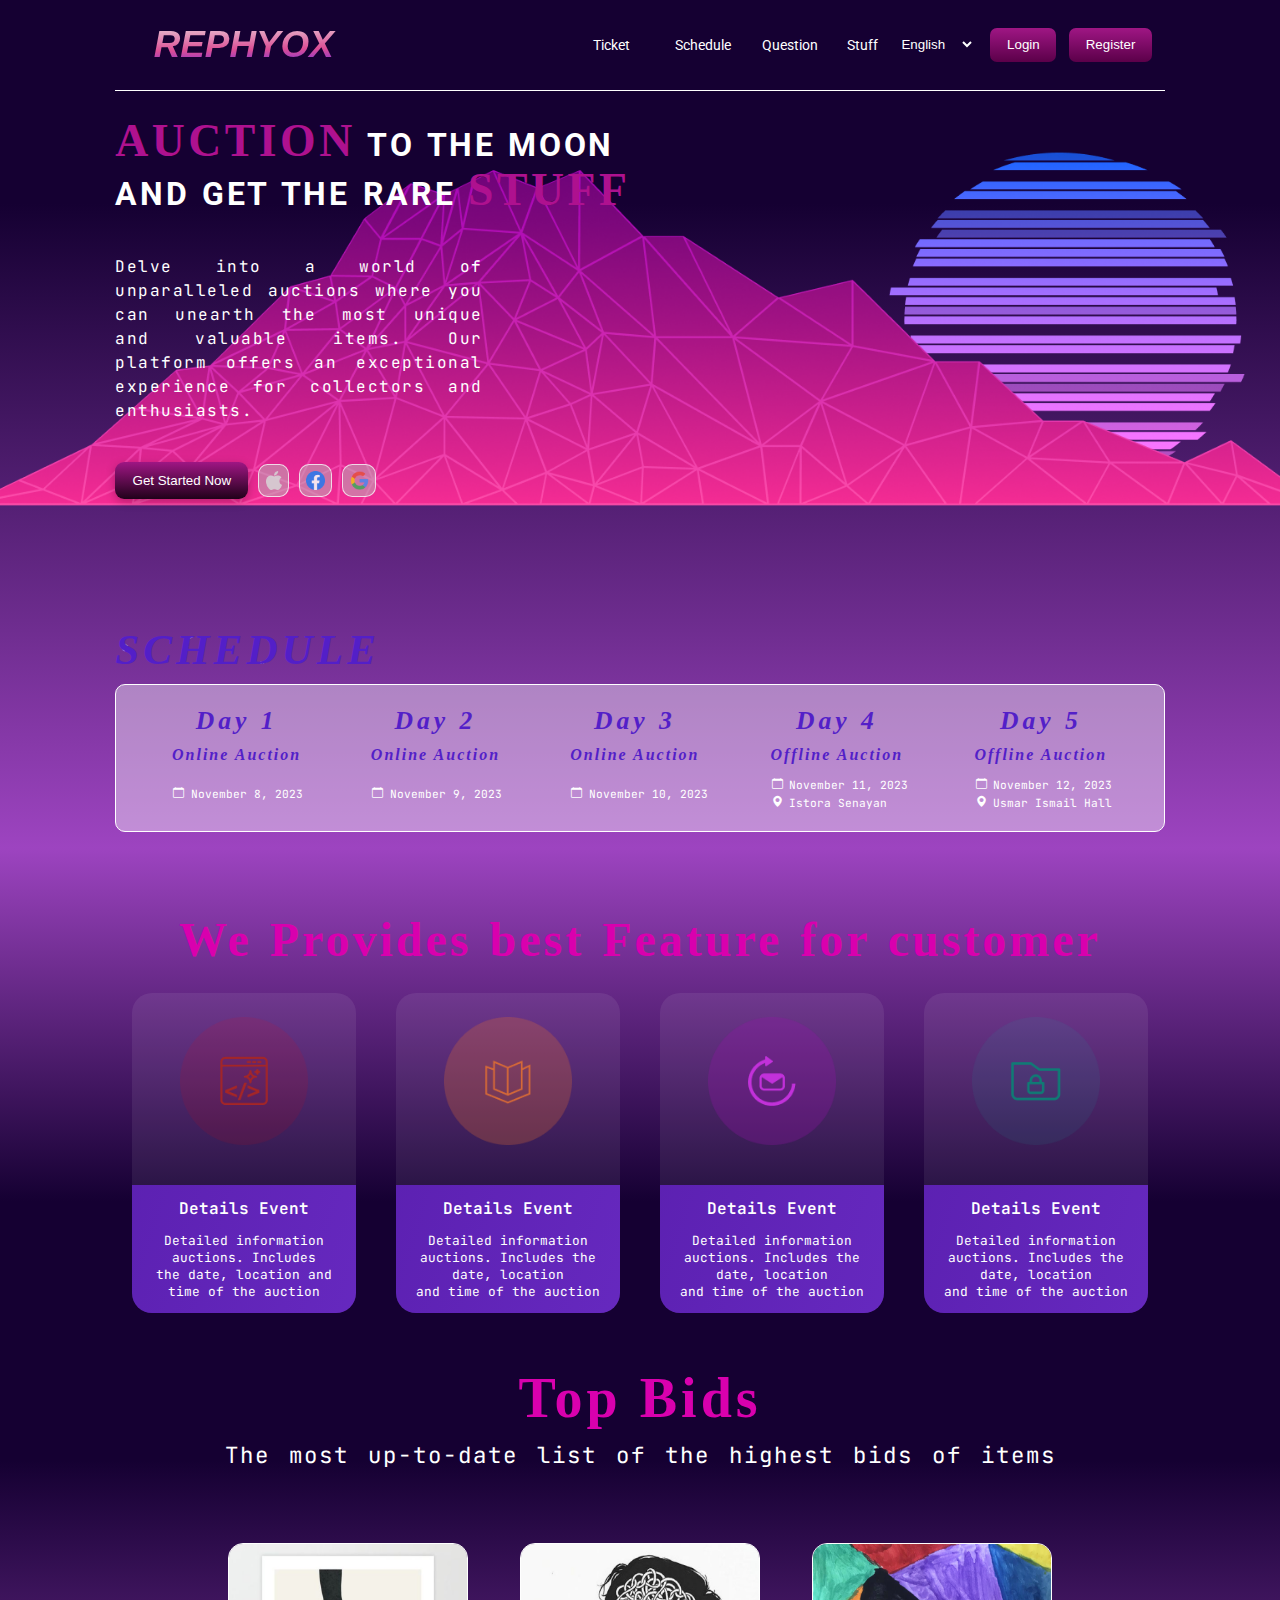
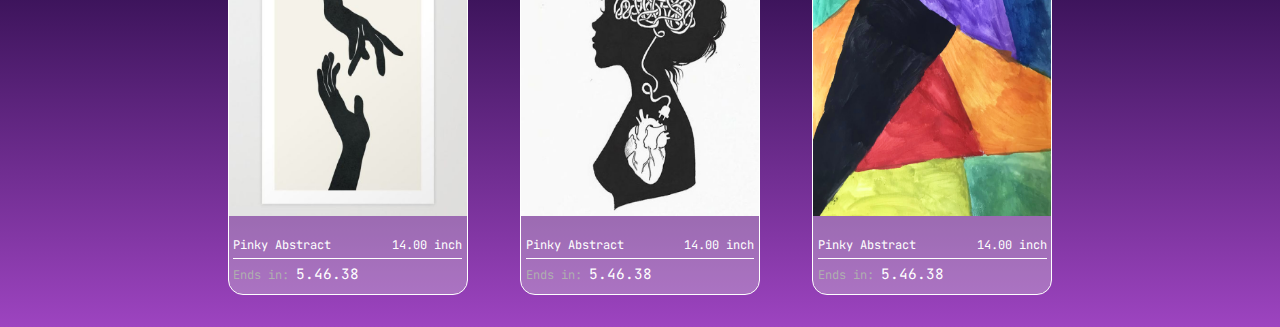
==== commit 11a9ebe7: "Add files via upload" ====
--- a/index.html
+++ b/index.html
@@ -316,23 +316,7 @@
     </div>
   </section>
 
-  <!-- Bottom -->
-
-  <section class="bottom">
-
-    <!-- Footer -->
-
-    <footer class="footer">
-
-      <div class="text-part">
-        <p class="product-name">REPHYOX</p>
-        <p class="product-type-second">Bid now <br> collect Later</p>
-
-      </div>
-
-    </footer>
-    
-  </section>
+ 
 
   <script src="script.js"></script>
 </body>
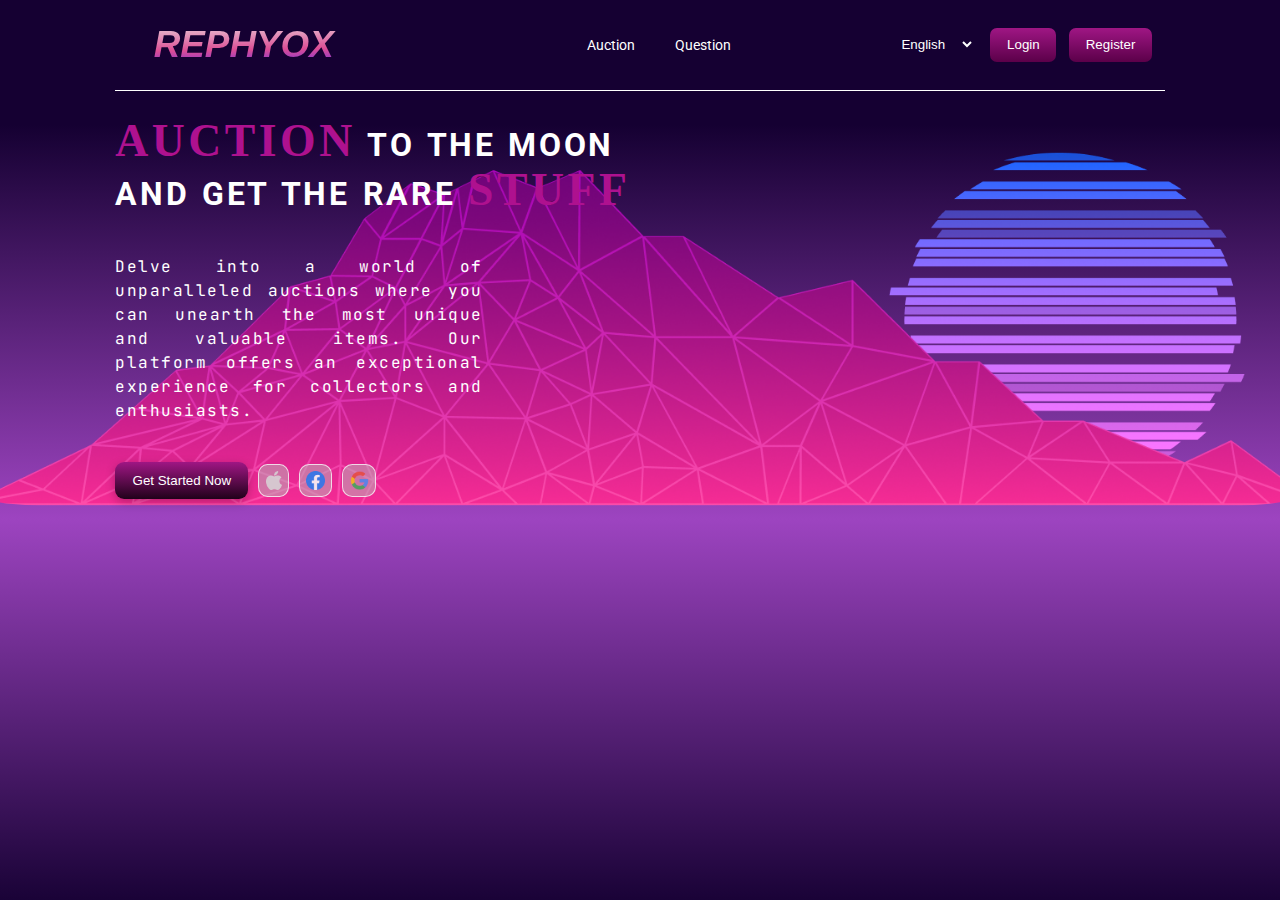
==== commit 4f221e5b: "perubahan" ====
--- a/index.html
+++ b/index.html
@@ -16,7 +16,7 @@
   <!-- Style Tag -->
   <style>
 
-    .feature-container {
+    body {
       background: linear-gradient(0deg, #150032 23.99%, #9D44C0 100%);
     }
 
@@ -49,10 +49,8 @@
         <!-- ul -->
 
         <ul class="links-container">
-          <li class="link-item"><a href="">Ticket</a></li>
-          <li class="link-item"><a href="">Schedule</a></li>
-          <li class="link-item"><a href="./customer.html">Question</a></li>
-          <li class="link-item">Stuff</li>
+          <li class="link-item"><a href="./login.html">Auction</a></li>
+          <li class="link-item"><a href="./login.html">Question</a></li>
         </ul>
 
         <!-- Select -->
@@ -97,227 +95,6 @@
         <img src="./img/Mountain.png" class="hero-img hero-mountain">
       </div>
     </section>
-
-    <!-- Schedule -->
-
-    <section class="schedule-part">
-      <h1>SCHEDULE</h1>
-
-      <!-- Schedule table -->
-
-      <table class="schedule-table" style="width: 100%;">
-        <tr class="day">
-          <th class="t-head">Day 1</th>
-          <th class="t-head">Day 2</th>
-          <th class="t-head">Day 3</th>
-          <th class="t-head">Day 4</th>
-          <th class="t-head">Day 5</th>
-        </tr>
-
-        <tr class="second-column">
-          <th class="auction-type">Online Auction</th>
-          <th class="auction-type">Online Auction</th>
-          <th class="auction-type">Online Auction</th>
-          <th class="auction-type">Offline Auction</th>
-          <th class="auction-type">Offline Auction</th>
-        </tr>
-
-        <tr class="location-time">
-          <td class="auction-time">
-            <div class="date">
-              <i class="bi bi-calendar"></i>
-              <p style="margin-top: 4px;" class="date-text">November 8, 2023</p>
-            </div>
-          </td>
-
-          <td class="auction-time">
-            <div class="date">
-              <i class="bi bi-calendar"></i>
-              <p style="margin-top: 4px;" class="date-text">November 9, 2023</p>
-            </div>
-          </td>
-
-          <td class="auction-time">
-            <div class="date">
-              <i class="bi bi-calendar"></i>
-              <p style="margin-top: 4px;" class="date-text">November 10, 2023</p>
-            </div>
-          </td>
-          <td class="auction-time">
-            <div class="date">
-              <i class="bi bi-calendar"></i>
-              <p style="margin-top: 4px;" class="date-text">November 11, 2023</p>
-            </div>
-
-            <div class="date location">
-              <i class="bi bi-geo-alt-fill"></i>
-              <p style="margin-top: 4px;" class="date-text">Istora Senayan</p>
-            </div>
-          </td>
-
-          <td class="auction-time">
-            <div class="date">
-              <i class="bi bi-calendar"></i>
-              <p style="margin-top: 4px;" class="date-text">November 12, 2023</p>
-            </div>
-
-            <div class="date location">
-              <i class="bi bi-geo-alt-fill"></i>
-
-              <!-- Inline -->
-              <p style="margin-top: 4px;" class="date-text">Usmar Ismail Hall</p>
-            </div>
-          </td>
-        </tr>
-
-      </table>
-    </section>
-  </section>
-
-  <!-- Feature part -->
-  <section class="feature-container">
-    <h1 class="feature-title">
-      We Provides best Feature for customer
-    </h1>
-
-    <ol>
-      <!-- First -->
-
-      <li>
-        <div class="feature-card">
-          <div class="feature-img-container">
-            <img src="./img/DetailEvent.png" alt="">
-          </div>
-          <div class="feature-desc">
-            <p class="feature-card-title">Details Event</p>
-            <p class="feature-desc-text">
-              Detailed information <br> auctions. Includes <br> the date, location and time of the auction
-            </p>
-          </div>
-        </div>
-      </li>
-
-      <!-- Second -->
-
-      <li>
-        <div class="feature-card">
-          <div class="feature-img-container">
-            <img src="./img/Catalogue.png" alt="">
-          </div>
-          <div class="feature-desc">
-            <p class="feature-card-title">Details Event</p>
-            <p class="feature-desc-text">
-              Detailed information auctions. Includes the date, location <br> and time of the auction
-            </p>
-          </div>
-        </div>
-      </li>
-
-      <!-- Third -->
-
-      <li>
-        <div class="feature-card">
-          <div class="feature-img-container">
-            <img src="./img/Remain.png" alt="">
-          </div>
-          <div class="feature-desc">
-            <p class="feature-card-title">Details Event</p>
-            <p class="feature-desc-text">
-              Detailed information auctions. Includes the date, location <br> and time of the auction
-            </p>
-          </div>
-        </div>
-      </li>
-
-      <!-- Fourth -->
-
-      <li>
-        <div class="feature-card">
-          <div class="feature-img-container">
-            <img src="./img/Secured.png" alt="">
-          </div>
-          <div class="feature-desc">
-            <p class="feature-card-title">Details Event</p>
-            <p class="feature-desc-text">
-              Detailed information auctions. Includes the date, location <br> and time of the auction
-            </p>
-          </div>
-        </div>
-      </li>
-      
-    </ol>
-  </section>
-
-  <!-- Top Bids Section -->
-
-  <section class="top-bids-section">
-
-    <div class="bid-text-container">
-      <h1 class="top-bids-title">Top Bids</h1>
-      <p class="top-bids-desc">
-        The most up-to-date list of the highest bids of items
-      </p>
-    </div>
-
-    <div class="top-b-content">
-      
-      <!-- ol -->
-
-      <ol>
-        <li>
-          <div class="card">
-            <img src="./img/card1.png" alt="">
-
-            <div class="above">
-              <div class="one">
-                <p>Pinky Abstract</p>
-                <p>14.00 inch</p>
-              </div>
-              <div class="two">
-                <p>Ends in: <span>5.46.38</span></p>
-              </div>
-            </div>
-          </div>
-        </li>
-
-        <li>
-          <div class="card">
-            <img src="./img/card2.png" alt="">
-
-            <div class="above">
-              <div class="one">
-                <p>Pinky Abstract</p>
-                <p>14.00 inch</p>
-              </div>
-              <div class="two">
-                <p>Ends in: <span>5.46.38</span></p>
-              </div>
-            </div>
-          </div>
-        </li>
-
-        <li>
-          <div class="card">
-            <img src="./img/card3.png" alt="">
-
-            <div class="above">
-              <div class="one">
-                <p>Pinky Abstract</p>
-                <p>14.00 inch</p>
-              </div>
-              <div class="two">
-                <p>Ends in: <span>5.46.38</span></p>
-              </div>
-            </div>
-          </div>
-        </li>
-      </ol>
-
-    </div>
-  </section>
-
- 
-
   <script src="script.js"></script>
 </body>
 </html>--- a/style.css
+++ b/style.css
@@ -279,210 +279,45 @@
   margin-top: 2%;
 }
 
-/* Feature Part */
-
-.feature-container {
-  display: flex;
-  flex-direction: column;
-  justify-content: center;
-  align-items: center;
-}
-
-.feature-container ol {
-  margin-top: 2%;
-  list-style: none;
-  display: flex;
-  gap: 2.5em;
-}
-
-.feature-title {
+/* Stuffs*/
+.stuffs-part h1 {
+  font-family: 'Nicomedia laser';
+  font-style: italic;
+  letter-spacing: 4px;
+  color: #531FC8;
+  font-size: 2.7em;
+  -webkit-text-stroke: .0001px white;
+}
+
+.stuffs-part {
+  background:transparent ;
+  position: relative;
   margin-top: 5%;
-  font-family: 'Nicomedia laser';
-  font-size: 3em;
-  color: #D900AE;
-  letter-spacing: 3px;
-  word-spacing: 3px;
-}
-
-.feature-card {
-  height: 20em;
-  width: 14em;
-  background-color: rgba(255, 255, 255, 0.075);
-  border-radius: 20px;
-  display: flex;
-  flex-direction: column;
-  align-items: center;
-  overflow: hidden;
-  justify-content: space-between;
-}
-
-.feature-img-container {
-  width: 100%;
-  height: 11em;
-  display: flex;
-  justify-content: center;
-  align-items: center;
-}
-
-.feature-card img {
-  height: 8em;
-  width: 8em
-}
-
-.feature-desc {
-  width: 100%;
-  height: 8em;
-  background: linear-gradient(107deg, #5A1FAF -25.47%, #692BC3 136.15%);
-  padding: 3%;
-  font-family: 'Jetbrains mono';
-  display: flex;
-  flex-direction: column;
-  justify-content: space-around;
-  align-items: center;
-}
-
-.feature-card-title {
-  text-align: center;
-  font-weight: 600;
-  font-size: 1em;
-}
-
-.feature-desc-text {
-  text-align: center;
-  font-size: .8em;
-}
-
-/* Top bids */
-
-.top-bids-section {
-  background: linear-gradient(180deg, #150032 23.99%, #9D44C0 100%);
-  padding: 2em 9vw;
-  font-family: 'jetbrains mono';
-}
-
-.bid-text-container {
-  margin-top: 2%;
+  padding: 1em 9vw;
   display: flex;
   flex-direction: column;
   row-gap: 10px;
 }
-
-.top-bids-title {
-  font-family: 'Nicomedia';
-  color: #D900AE;
-  font-size: 3.5em;
-  letter-spacing: 4px;
-  text-align: center;
-}
-
-.top-bids-desc {
-  text-align: center;
-  word-spacing: 4px;
-  letter-spacing: 2px;
-  font-size: 1.4em;
-}
-
-.top-b-content {
-  margin-top: 7%;
-}
-
-.top-b-content ol {
-  display: flex;
-  list-style: none;
-  justify-content: center;
-  align-items: center;
-  gap: 5%;
-}
-
-.card {
-  overflow: hidden;
-  border-radius: 15px;
-  height: 22em;
-  width: 15em;
-  background-color: rgba(220, 218, 218, 0.333);
-  border: 1.5px solid white;
-  transition: .4s;
-
-  display: flex;
-  flex-direction: column;
-  justify-content: space-between;
-}
-
-.card:hover {
-  box-shadow: 10px 10px 10px rgba(0, 0, 0, 0.385);
-}
-
-.card img {
-  height: 17em;
-  width: 100%;
-}
-
-.above {
-  font-size: 12px;
-  color: rgb(175, 175, 175);
-  padding: 5% 2%;
-}
-
-.one {
-  border-bottom: 1px solid white;
-  color: white;
-  display: flex;
-  justify-content: space-between;
-  padding-bottom: 2%;
-}
-
-.two {
-  padding-top: 2%;
-}
-
-.two span {
-  color: white;
-  font-size: larger;
-}
-
-/* Bottom */
-
-.bottom {
-  background:  linear-gradient(360deg, #150032 23.99%, #9D44C0 100%);
-  position: relative;
-  bottom: 0;
-  left: 0;
-  right: 0;
-}
-
-.bottom .text-part {
-  padding: 5% 9vw;
-  display: flex;
-  flex-direction: column;
-  justify-content: center;
-  align-items: center;
-}
-
-.bottom .product-name {
-  font-size: 3.6em;
-  font-family: 'nicomedia laser';
-}
-
-.bottom .product-type-second {
-  position: relative;
-  font-family: 'Nicomedia laser';
-  font-style: italic;
-  font-size: 2.3em;
-  margin: 0;
-  text-align: center;
-  word-spacing: 4px;
-  letter-spacing: 2px;
-}
-
-.bottom:before {
-  content: "";
-  position: absolute;
-  width: 100%;
-  height: 100%;
-  background-color: rgba(178, 178, 178, 0.323);
-}
-
-.footer {
-  position: relative;
-  z-index: 3;
-}+.stuffs-table  {
+  border-spacing: 20px;
+}
+.stuffs-table td  {
+  padding:10px;
+}
+.stuffs-table tr  {
+  border: solid 1px white;
+}
+.stuffs-table p{
+  padding: 5px;
+  color: #C0B6B6;
+  
+}
+img{
+  border-radius: 5%;
+}
+.stuffs-title  {
+  font-size: 32px;
+  color: white;
+  font-weight: bold;
+} 
+
